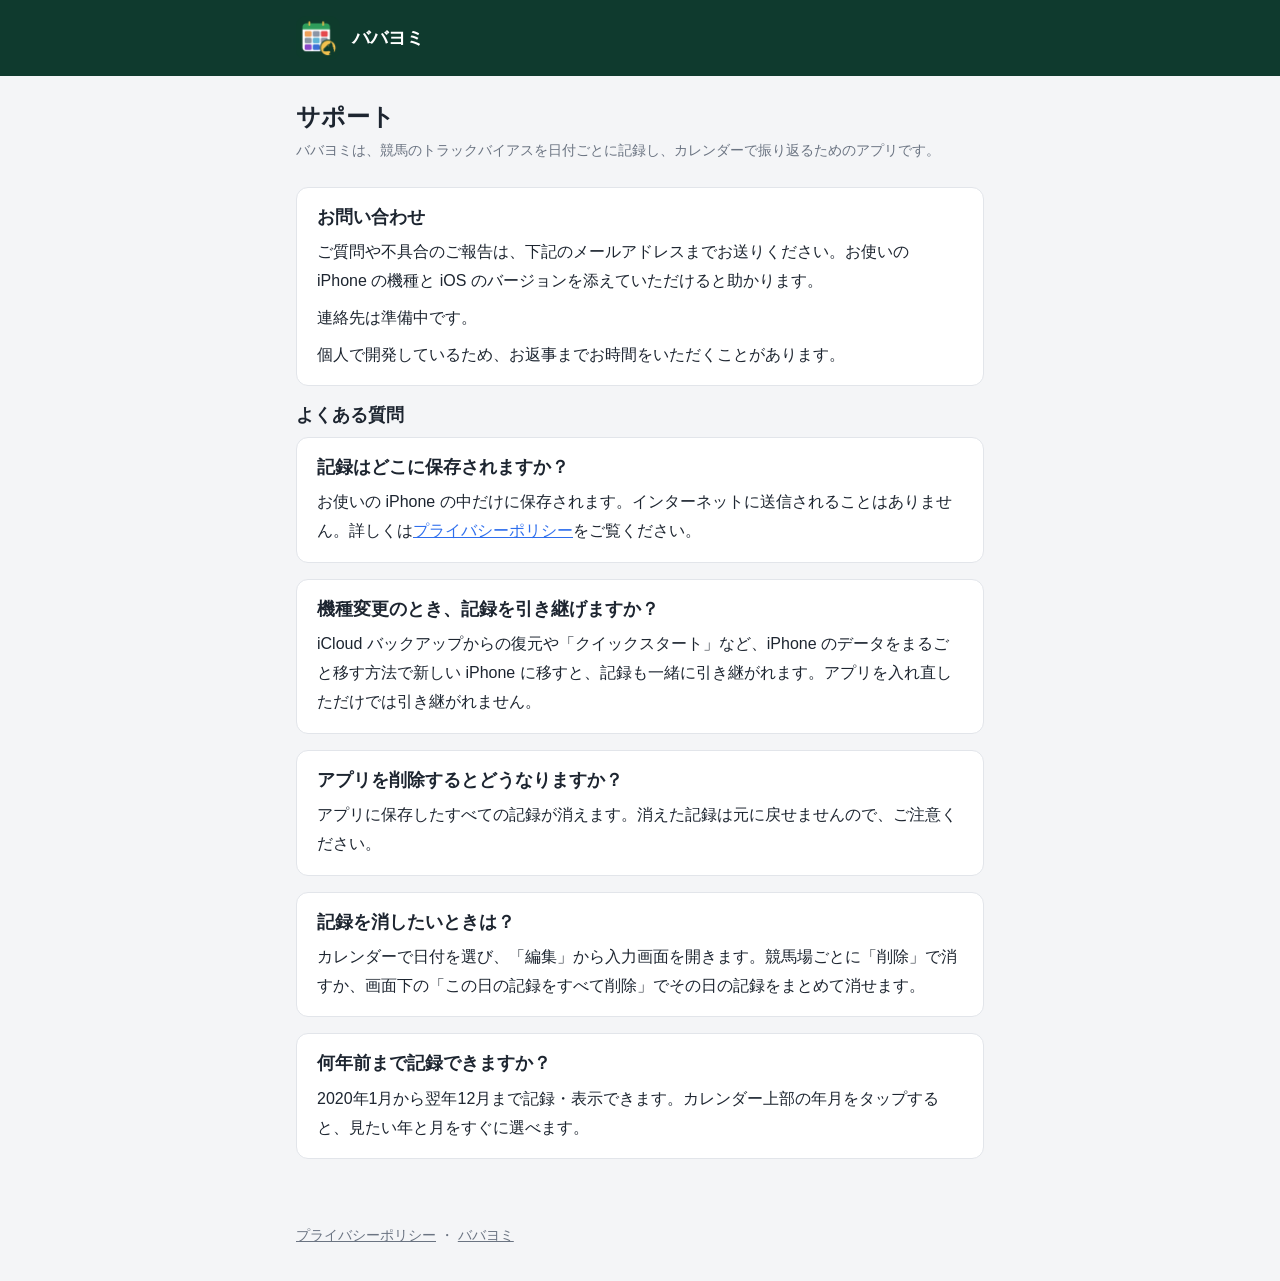
==== support.html @ 213d2d00 "Add privacy policy and support pages Co-Authored-By: Claude Opus 5.5 <noreply@anthropic.com>" ====
<!doctype html>
<html lang="ja">
<head>
  <meta charset="utf-8">
  <meta name="viewport" content="width=device-width, initial-scale=1">
  <title>サポート | ババヨミ</title>
  <link rel="icon" href="icon.png">
  <link rel="stylesheet" href="style.css">
</head>
<body>
  <header>
    <div class="header-inner">
      <img src="icon.png" alt="">
      <a href="./">ババヨミ</a>
    </div>
  </header>
  <main>
    <h1>サポート</h1>
    <p class="updated">ババヨミは、競馬のトラックバイアスを日付ごとに記録し、カレンダーで振り返るためのアプリです。</p>

    <section>
      <h2>お問い合わせ</h2>
      <p>ご質問や不具合のご報告は、下記のメールアドレスまでお送りください。お使いの iPhone の機種と iOS のバージョンを添えていただけると助かります。</p>
      <p><!-- CONTACT -->連絡先は準備中です。</p>
      <p>個人で開発しているため、お返事までお時間をいただくことがあります。</p>
    </section>

    <h2>よくある質問</h2>

    <section>
      <h2>記録はどこに保存されますか？</h2>
      <p>お使いの iPhone の中だけに保存されます。インターネットに送信されることはありません。詳しくは<a href="privacy.html">プライバシーポリシー</a>をご覧ください。</p>
    </section>

    <section>
      <h2>機種変更のとき、記録を引き継げますか？</h2>
      <p>iCloud バックアップからの復元や「クイックスタート」など、iPhone のデータをまるごと移す方法で新しい iPhone に移すと、記録も一緒に引き継がれます。アプリを入れ直しただけでは引き継がれません。</p>
    </section>

    <section>
      <h2>アプリを削除するとどうなりますか？</h2>
      <p>アプリに保存したすべての記録が消えます。消えた記録は元に戻せませんので、ご注意ください。</p>
    </section>

    <section>
      <h2>記録を消したいときは？</h2>
      <p>カレンダーで日付を選び、「編集」から入力画面を開きます。競馬場ごとに「削除」で消すか、画面下の「この日の記録をすべて削除」でその日の記録をまとめて消せます。</p>
    </section>

    <section>
      <h2>何年前まで記録できますか？</h2>
      <p>2020年1月から翌年12月まで記録・表示できます。カレンダー上部の年月をタップすると、見たい年と月をすぐに選べます。</p>
    </section>
  </main>
  <footer>
    <a href="privacy.html">プライバシーポリシー</a> ・ <a href="./">ババヨミ</a>
  </footer>
</body>
</html>
---- style.css ----
:root {
  --bg: #f4f5f7;
  --panel: #ffffff;
  --text: #1d2530;
  --muted: #6b7482;
  --line: #e2e5ea;
  --accent: #2f6fed;
  --brand: #0f3a2e;
  color-scheme: light;
}

@media (prefers-color-scheme: dark) {
  :root {
    --bg: #12161d;
    --panel: #1a2029;
    --text: #e6ebf2;
    --muted: #9aa6b6;
    --line: #2c3542;
    --accent: #6f9bff;
    --brand: #0f3a2e;
    color-scheme: dark;
  }
}

* { box-sizing: border-box; }

body {
  margin: 0;
  background: var(--bg);
  color: var(--text);
  font-family: -apple-system, BlinkMacSystemFont, "Hiragino Sans", "Hiragino Kaku Gothic ProN", "Yu Gothic", Meiryo, sans-serif;
  font-size: 16px;
  line-height: 1.8;
  -webkit-text-size-adjust: 100%;
}

header {
  background: var(--brand);
  color: #fff;
}

.header-inner {
  max-width: 720px;
  margin: 0 auto;
  padding: 16px;
  display: flex;
  align-items: center;
  gap: 12px;
}

.header-inner img {
  width: 44px;
  height: 44px;
  border-radius: 10px;
}

.header-inner a {
  color: #fff;
  text-decoration: none;
  font-weight: 700;
  font-size: 1.15rem;
}

main {
  max-width: 720px;
  margin: 0 auto;
  padding: 24px 16px 48px;
}

h1 {
  font-size: 1.5rem;
  margin: 0 0 4px;
  line-height: 1.4;
}

.updated {
  color: var(--muted);
  font-size: 0.875rem;
  margin: 0 0 24px;
}

section {
  background: var(--panel);
  border: 1px solid var(--line);
  border-radius: 12px;
  padding: 16px 20px;
  margin-bottom: 16px;
}

h2 {
  font-size: 1.1rem;
  margin: 0 0 8px;
  line-height: 1.5;
}

section p { margin: 0 0 8px; }
section p:last-child { margin-bottom: 0; }
section ul { margin: 0; padding-left: 1.3em; }

a { color: var(--accent); }

.links {
  list-style: none;
  padding: 0;
  margin: 0;
  display: grid;
  gap: 12px;
}

.links a {
  display: block;
  background: var(--panel);
  border: 1px solid var(--line);
  border-radius: 12px;
  padding: 16px 20px;
  font-weight: 700;
  text-decoration: none;
}

footer {
  max-width: 720px;
  margin: 0 auto;
  padding: 0 16px 32px;
  color: var(--muted);
  font-size: 0.875rem;
}

footer a { color: var(--muted); }
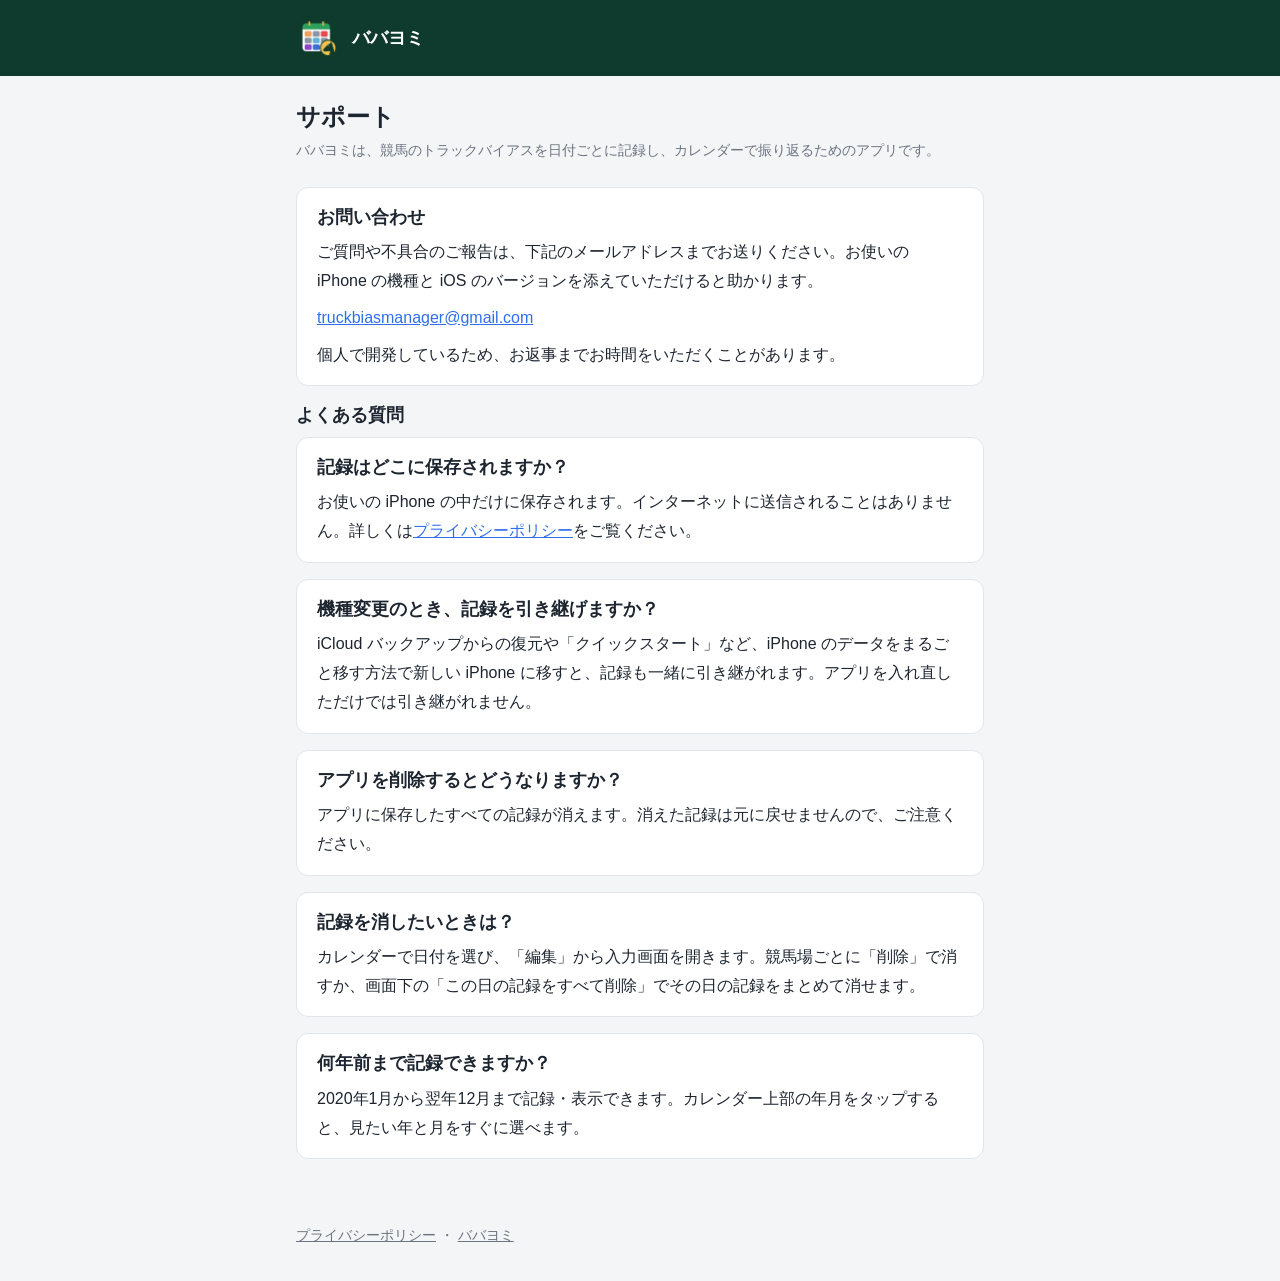
==== commit 16bc5aa2: "Add contact email Co-Authored-By: Claude Opus 5.5 <noreply@anthropic.com>" ====
--- a/support.html
+++ b/support.html
@@ -21,7 +21,7 @@
     <section>
       <h2>お問い合わせ</h2>
       <p>ご質問や不具合のご報告は、下記のメールアドレスまでお送りください。お使いの iPhone の機種と iOS のバージョンを添えていただけると助かります。</p>
-      <p><!-- CONTACT -->連絡先は準備中です。</p>
+      <p><a href="mailto:truckbiasmanager@gmail.com">truckbiasmanager@gmail.com</a></p>
       <p>個人で開発しているため、お返事までお時間をいただくことがあります。</p>
     </section>
 
